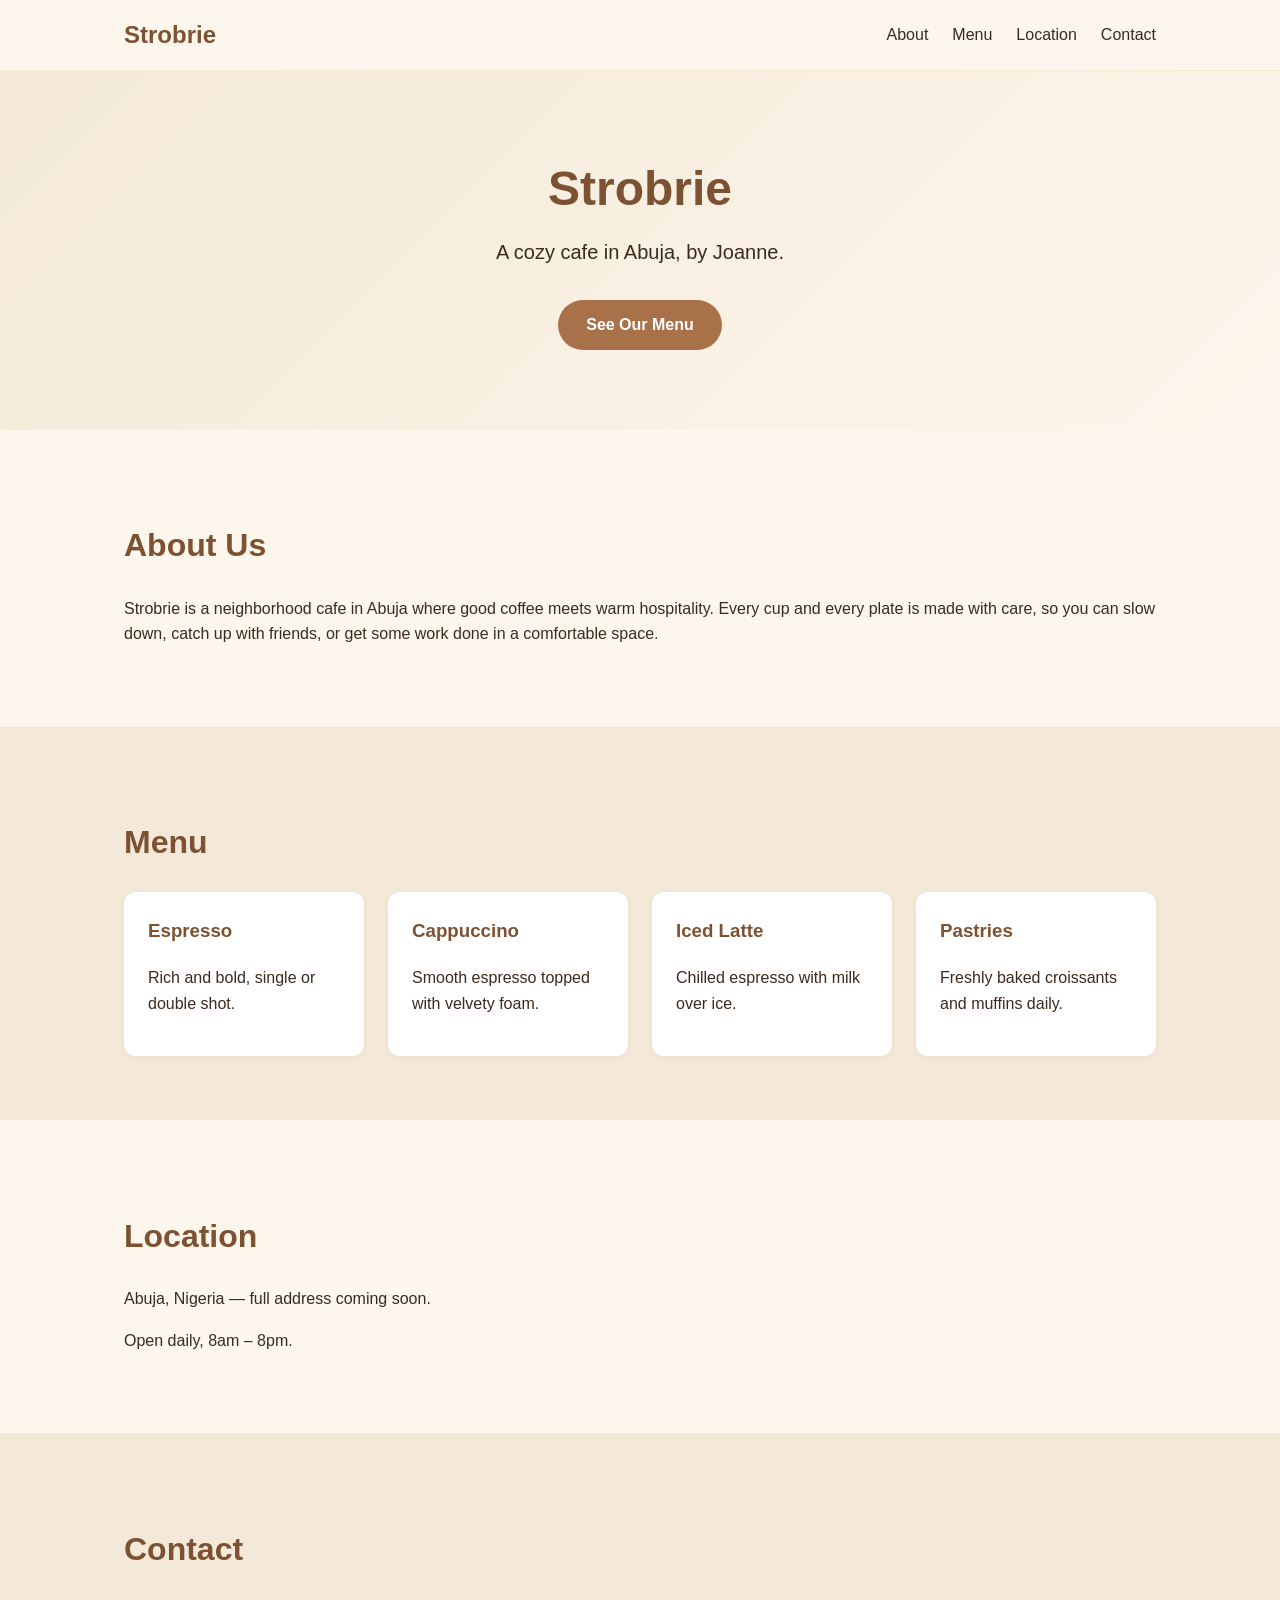
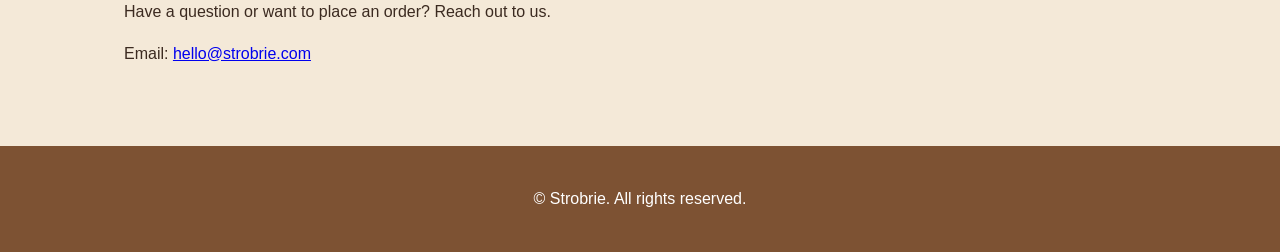
==== index.html @ c86cc86b "Initial scaffold for Strobrie cafe website A static site with hero, about, menu, location, and conta" ====
<!DOCTYPE html>
<html lang="en">
<head>
  <meta charset="UTF-8">
  <meta name="viewport" content="width=device-width, initial-scale=1.0">
  <title>Strobrie — Cafe by Joanne | Abuja</title>
  <meta name="description" content="Strobrie is a cozy cafe in Abuja by Joanne, serving fresh coffee, pastries, and light bites.">
  <link rel="stylesheet" href="styles.css">
</head>
<body>
  <header class="site-header">
    <div class="container header-inner">
      <a href="#" class="logo">Strobrie</a>
      <nav class="nav">
        <a href="#about">About</a>
        <a href="#menu">Menu</a>
        <a href="#location">Location</a>
        <a href="#contact">Contact</a>
      </nav>
    </div>
  </header>

  <main>
    <section class="hero">
      <div class="container hero-inner">
        <h1>Strobrie</h1>
        <p class="tagline">A cozy cafe in Abuja, by Joanne.</p>
        <a href="#menu" class="button">See Our Menu</a>
      </div>
    </section>

    <section id="about" class="section">
      <div class="container">
        <h2>About Us</h2>
        <p>
          Strobrie is a neighborhood cafe in Abuja where good coffee meets warm
          hospitality. Every cup and every plate is made with care, so you can
          slow down, catch up with friends, or get some work done in a
          comfortable space.
        </p>
      </div>
    </section>

    <section id="menu" class="section section-alt">
      <div class="container">
        <h2>Menu</h2>
        <div class="menu-grid">
          <div class="menu-item">
            <h3>Espresso</h3>
            <p>Rich and bold, single or double shot.</p>
          </div>
          <div class="menu-item">
            <h3>Cappuccino</h3>
            <p>Smooth espresso topped with velvety foam.</p>
          </div>
          <div class="menu-item">
            <h3>Iced Latte</h3>
            <p>Chilled espresso with milk over ice.</p>
          </div>
          <div class="menu-item">
            <h3>Pastries</h3>
            <p>Freshly baked croissants and muffins daily.</p>
          </div>
        </div>
      </div>
    </section>

    <section id="location" class="section">
      <div class="container">
        <h2>Location</h2>
        <p>Abuja, Nigeria — full address coming soon.</p>
        <p>Open daily, 8am – 8pm.</p>
      </div>
    </section>

    <section id="contact" class="section section-alt">
      <div class="container">
        <h2>Contact</h2>
        <p>Have a question or want to place an order? Reach out to us.</p>
        <p>Email: <a href="mailto:hello@strobrie.com">hello@strobrie.com</a></p>
      </div>
    </section>
  </main>

  <footer class="site-footer">
    <div class="container">
      <p>&copy; <span id="year"></span> Strobrie. All rights reserved.</p>
    </div>
  </footer>

  <script src="script.js"></script>
</body>
</html>
---- styles.css ----
:root {
  --color-bg: #fdf6ec;
  --color-bg-alt: #f4e9d8;
  --color-text: #3b2a20;
  --color-accent: #a9714a;
  --color-accent-dark: #7d5233;
  --max-width: 1080px;
}

* {
  box-sizing: border-box;
}

body {
  margin: 0;
  font-family: -apple-system, BlinkMacSystemFont, "Segoe UI", Roboto, sans-serif;
  color: var(--color-text);
  background: var(--color-bg);
  line-height: 1.6;
}

.container {
  max-width: var(--max-width);
  margin: 0 auto;
  padding: 0 1.5rem;
}

.site-header {
  background: var(--color-bg);
  border-bottom: 1px solid var(--color-bg-alt);
  position: sticky;
  top: 0;
  z-index: 10;
}

.header-inner {
  display: flex;
  align-items: center;
  justify-content: space-between;
  padding: 1rem 1.5rem;
}

.logo {
  font-size: 1.5rem;
  font-weight: 700;
  color: var(--color-accent-dark);
  text-decoration: none;
}

.nav {
  display: flex;
  gap: 1.5rem;
}

.nav a {
  color: var(--color-text);
  text-decoration: none;
  font-weight: 500;
}

.nav a:hover {
  color: var(--color-accent);
}

.hero {
  background: linear-gradient(135deg, var(--color-bg-alt), var(--color-bg));
  padding: 5rem 0;
  text-align: center;
}

.hero h1 {
  font-size: 3rem;
  margin: 0 0 0.5rem;
  color: var(--color-accent-dark);
}

.tagline {
  font-size: 1.25rem;
  margin: 0 0 2rem;
}

.button {
  display: inline-block;
  background: var(--color-accent);
  color: #fff;
  padding: 0.75rem 1.75rem;
  border-radius: 999px;
  text-decoration: none;
  font-weight: 600;
  transition: background 0.2s ease;
}

.button:hover {
  background: var(--color-accent-dark);
}

.section {
  padding: 4rem 0;
}

.section-alt {
  background: var(--color-bg-alt);
}

.section h2 {
  font-size: 2rem;
  margin-bottom: 1.5rem;
  color: var(--color-accent-dark);
}

.menu-grid {
  display: grid;
  grid-template-columns: repeat(auto-fit, minmax(220px, 1fr));
  gap: 1.5rem;
}

.menu-item {
  background: #fff;
  padding: 1.5rem;
  border-radius: 12px;
  box-shadow: 0 2px 8px rgba(0, 0, 0, 0.05);
}

.menu-item h3 {
  margin-top: 0;
  color: var(--color-accent-dark);
}

.site-footer {
  background: var(--color-accent-dark);
  color: #fff;
  padding: 1.5rem 0;
  text-align: center;
}

.site-footer a {
  color: #fff;
}

@media (max-width: 600px) {
  .header-inner {
    flex-direction: column;
    gap: 0.75rem;
  }

  .nav {
    gap: 1rem;
    flex-wrap: wrap;
    justify-content: center;
  }

  .hero h1 {
    font-size: 2.25rem;
  }
}
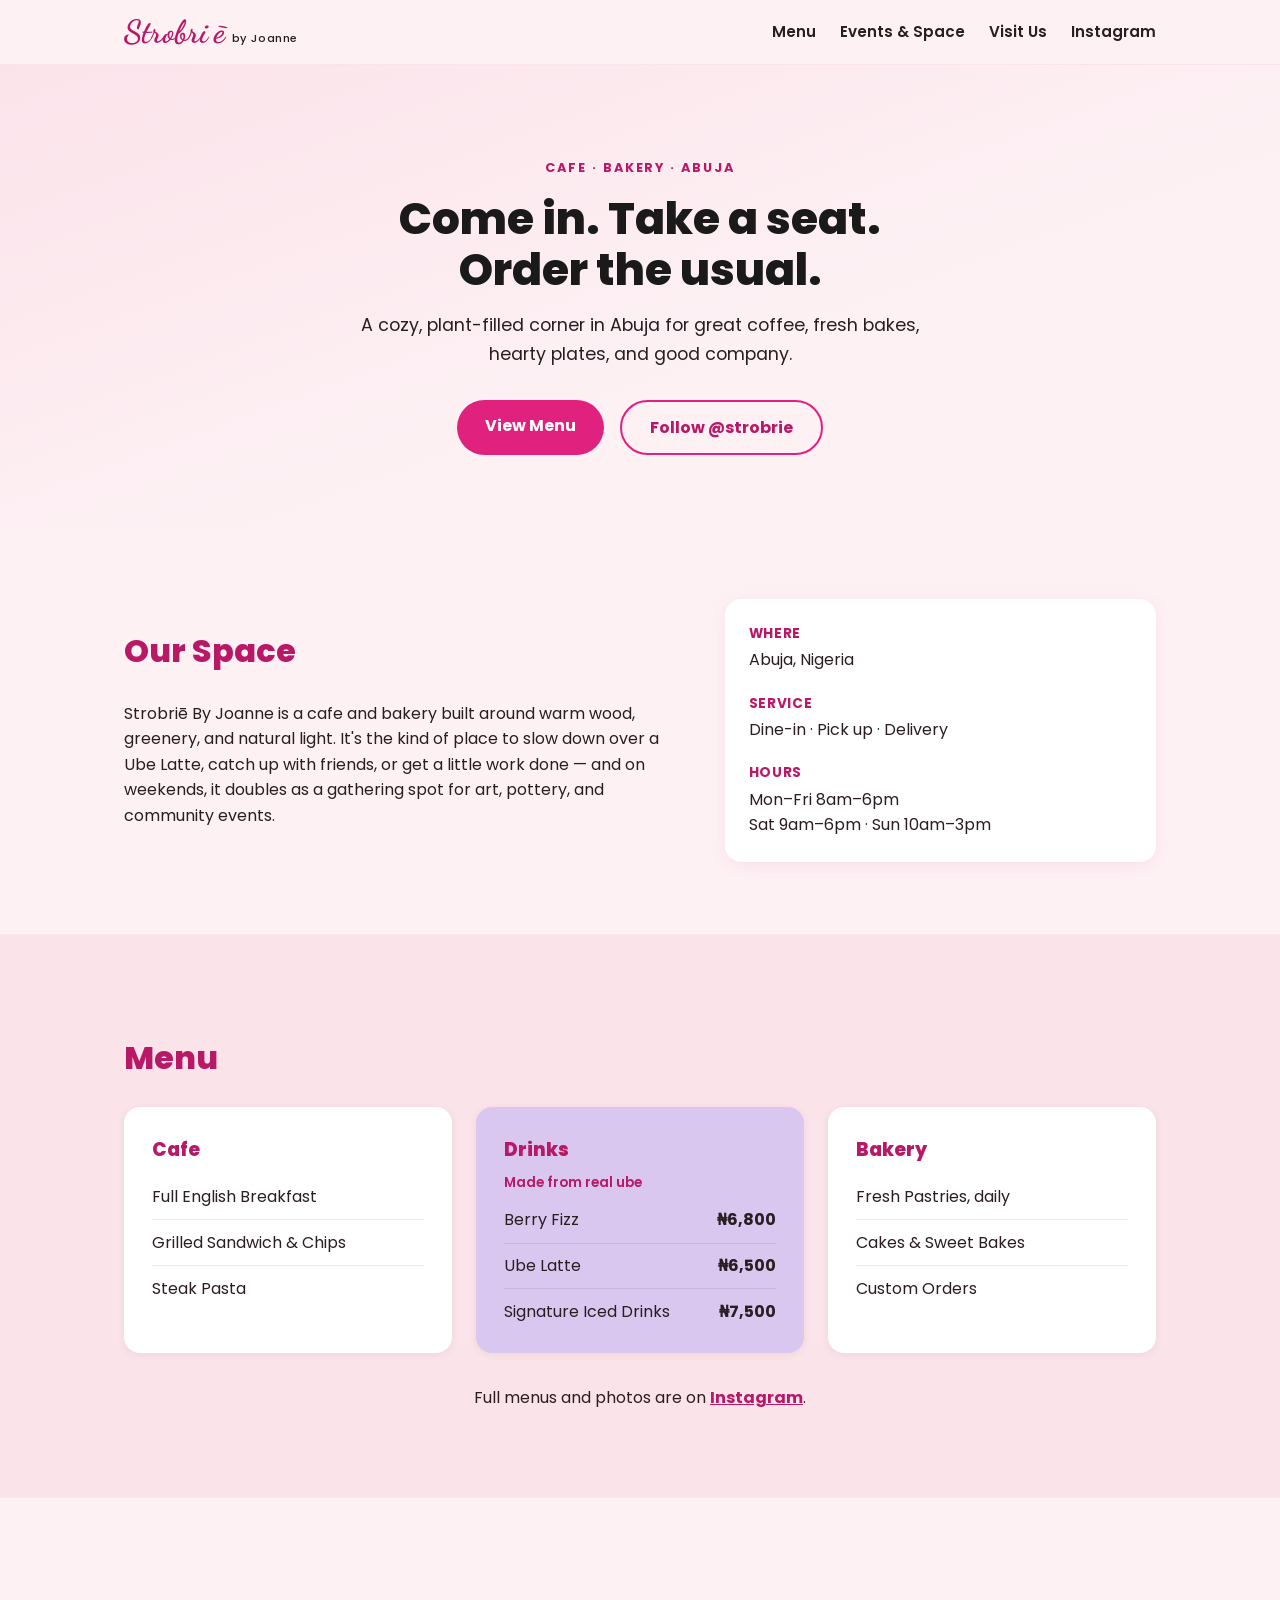
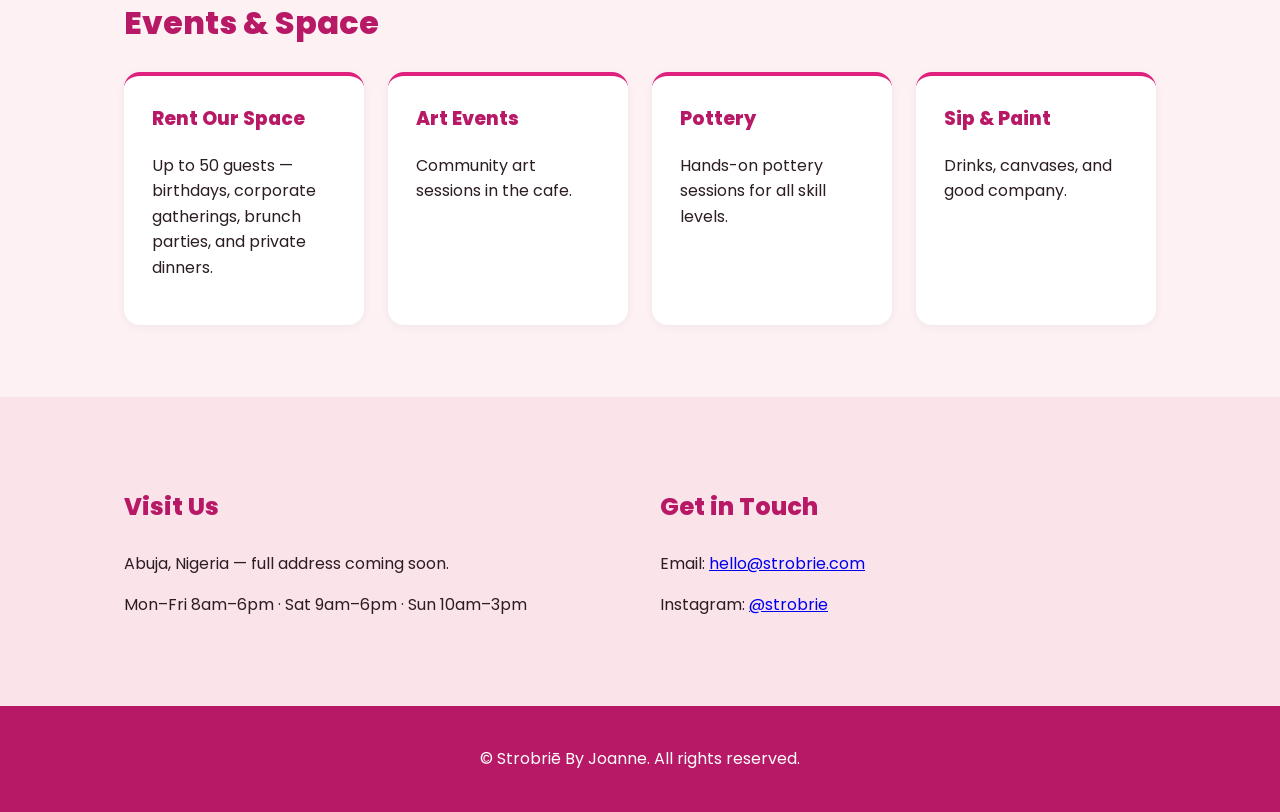
==== commit 28ea5ecf: "Redesign homepage to match Strobrie's real Instagram branding Replaces the generic placeholder conte" ====
--- a/index.html
+++ b/index.html
@@ -3,19 +3,28 @@
 <head>
   <meta charset="UTF-8">
   <meta name="viewport" content="width=device-width, initial-scale=1.0">
-  <title>Strobrie — Cafe by Joanne | Abuja</title>
-  <meta name="description" content="Strobrie is a cozy cafe in Abuja by Joanne, serving fresh coffee, pastries, and light bites.">
+  <title>Strobriē By Joanne — Cafe &amp; Bakery in Abuja</title>
+  <meta name="description" content="Strobriē By Joanne is a cafe and bakery in Abuja serving coffee, pastries, breakfast, and hosting art events, pottery, and sip &amp; paint sessions.">
+  <meta property="og:title" content="Strobriē By Joanne — Cafe & Bakery in Abuja">
+  <meta property="og:description" content="Cafe, bakery, and event space in Abuja. Dine-in, pick up and delivery.">
+  <meta property="og:type" content="website">
+  <link rel="preconnect" href="https://fonts.googleapis.com">
+  <link rel="preconnect" href="https://fonts.gstatic.com" crossorigin>
+  <link href="https://fonts.googleapis.com/css2?family=Dancing+Script:wght@600;700&family=Poppins:wght@400;500;600;700;800&display=swap" rel="stylesheet">
   <link rel="stylesheet" href="styles.css">
 </head>
 <body>
   <header class="site-header">
     <div class="container header-inner">
-      <a href="#" class="logo">Strobrie</a>
+      <a href="#" class="logo">
+        Strobri<span class="logo-e">ē</span>
+        <span class="logo-sub">by Joanne</span>
+      </a>
       <nav class="nav">
-        <a href="#about">About</a>
         <a href="#menu">Menu</a>
-        <a href="#location">Location</a>
-        <a href="#contact">Contact</a>
+        <a href="#events">Events &amp; Space</a>
+        <a href="#visit">Visit Us</a>
+        <a href="https://instagram.com/strobrie" target="_blank" rel="noopener">Instagram</a>
       </nav>
     </div>
   </header>
@@ -23,68 +32,125 @@
   <main>
     <section class="hero">
       <div class="container hero-inner">
-        <h1>Strobrie</h1>
-        <p class="tagline">A cozy cafe in Abuja, by Joanne.</p>
-        <a href="#menu" class="button">See Our Menu</a>
+        <p class="eyebrow">Cafe &middot; Bakery &middot; Abuja</p>
+        <h1>Come in. Take a seat.<br>Order the usual.</h1>
+        <p class="tagline">
+          A cozy, plant-filled corner in Abuja for great coffee, fresh bakes,
+          hearty plates, and good company.
+        </p>
+        <div class="hero-actions">
+          <a href="#menu" class="button button-primary">View Menu</a>
+          <a href="https://instagram.com/strobrie" target="_blank" rel="noopener" class="button button-ghost">Follow @strobrie</a>
+        </div>
       </div>
     </section>
 
     <section id="about" class="section">
-      <div class="container">
-        <h2>About Us</h2>
-        <p>
-          Strobrie is a neighborhood cafe in Abuja where good coffee meets warm
-          hospitality. Every cup and every plate is made with care, so you can
-          slow down, catch up with friends, or get some work done in a
-          comfortable space.
-        </p>
+      <div class="container about-grid">
+        <div>
+          <h2>Our Space</h2>
+          <p>
+            Strobriē By Joanne is a cafe and bakery built around warm wood,
+            greenery, and natural light. It's the kind of place to slow down
+            over a Ube Latte, catch up with friends, or get a little work
+            done &mdash; and on weekends, it doubles as a gathering spot for
+            art, pottery, and community events.
+          </p>
+        </div>
+        <div class="about-facts">
+          <div class="fact">
+            <span class="fact-label">Where</span>
+            <span>Abuja, Nigeria</span>
+          </div>
+          <div class="fact">
+            <span class="fact-label">Service</span>
+            <span>Dine-in &middot; Pick up &middot; Delivery</span>
+          </div>
+          <div class="fact">
+            <span class="fact-label">Hours</span>
+            <span>Mon&ndash;Fri 8am&ndash;6pm<br>Sat 9am&ndash;6pm &middot; Sun 10am&ndash;3pm</span>
+          </div>
+        </div>
       </div>
     </section>
 
     <section id="menu" class="section section-alt">
       <div class="container">
         <h2>Menu</h2>
-        <div class="menu-grid">
-          <div class="menu-item">
-            <h3>Espresso</h3>
-            <p>Rich and bold, single or double shot.</p>
+        <div class="menu-tabs">
+          <div class="menu-card">
+            <h3>Cafe</h3>
+            <ul>
+              <li><span>Full English Breakfast</span></li>
+              <li><span>Grilled Sandwich &amp; Chips</span></li>
+              <li><span>Steak Pasta</span></li>
+            </ul>
           </div>
-          <div class="menu-item">
-            <h3>Cappuccino</h3>
-            <p>Smooth espresso topped with velvety foam.</p>
+          <div class="menu-card menu-card-featured">
+            <h3>Drinks</h3>
+            <p class="menu-note">Made from real ube</p>
+            <ul>
+              <li><span>Berry Fizz</span><span class="price">&#8358;6,800</span></li>
+              <li><span>Ube Latte</span><span class="price">&#8358;6,500</span></li>
+              <li><span>Signature Iced Drinks</span><span class="price">&#8358;7,500</span></li>
+            </ul>
           </div>
-          <div class="menu-item">
-            <h3>Iced Latte</h3>
-            <p>Chilled espresso with milk over ice.</p>
+          <div class="menu-card">
+            <h3>Bakery</h3>
+            <ul>
+              <li><span>Fresh Pastries, daily</span></li>
+              <li><span>Cakes &amp; Sweet Bakes</span></li>
+              <li><span>Custom Orders</span></li>
+            </ul>
           </div>
-          <div class="menu-item">
-            <h3>Pastries</h3>
-            <p>Freshly baked croissants and muffins daily.</p>
+        </div>
+        <p class="menu-cta">Full menus and photos are on <a href="https://instagram.com/strobrie" target="_blank" rel="noopener">Instagram</a>.</p>
+      </div>
+    </section>
+
+    <section id="events" class="section">
+      <div class="container">
+        <h2>Events &amp; Space</h2>
+        <div class="event-grid">
+          <div class="event-card">
+            <h3>Rent Our Space</h3>
+            <p>Up to 50 guests &mdash; birthdays, corporate gatherings, brunch parties, and private dinners.</p>
+          </div>
+          <div class="event-card">
+            <h3>Art Events</h3>
+            <p>Community art sessions in the cafe.</p>
+          </div>
+          <div class="event-card">
+            <h3>Pottery</h3>
+            <p>Hands-on pottery sessions for all skill levels.</p>
+          </div>
+          <div class="event-card">
+            <h3>Sip &amp; Paint</h3>
+            <p>Drinks, canvases, and good company.</p>
           </div>
         </div>
       </div>
     </section>
 
-    <section id="location" class="section">
-      <div class="container">
-        <h2>Location</h2>
-        <p>Abuja, Nigeria — full address coming soon.</p>
-        <p>Open daily, 8am – 8pm.</p>
-      </div>
-    </section>
-
-    <section id="contact" class="section section-alt">
-      <div class="container">
-        <h2>Contact</h2>
-        <p>Have a question or want to place an order? Reach out to us.</p>
-        <p>Email: <a href="mailto:hello@strobrie.com">hello@strobrie.com</a></p>
+    <section id="visit" class="section section-alt">
+      <div class="container visit-grid">
+        <div>
+          <h2>Visit Us</h2>
+          <p>Abuja, Nigeria &mdash; full address coming soon.</p>
+          <p>Mon&ndash;Fri 8am&ndash;6pm &middot; Sat 9am&ndash;6pm &middot; Sun 10am&ndash;3pm</p>
+        </div>
+        <div>
+          <h2>Get in Touch</h2>
+          <p>Email: <a href="mailto:hello@strobrie.com">hello@strobrie.com</a></p>
+          <p>Instagram: <a href="https://instagram.com/strobrie" target="_blank" rel="noopener">@strobrie</a></p>
+        </div>
       </div>
     </section>
   </main>
 
   <footer class="site-footer">
     <div class="container">
-      <p>&copy; <span id="year"></span> Strobrie. All rights reserved.</p>
+      <p>&copy; <span id="year"></span> Strobriē By Joanne. All rights reserved.</p>
     </div>
   </footer>
 
--- a/styles.css
+++ b/styles.css
@@ -1,9 +1,12 @@
 :root {
-  --color-bg: #fdf6ec;
-  --color-bg-alt: #f4e9d8;
-  --color-text: #3b2a20;
-  --color-accent: #a9714a;
-  --color-accent-dark: #7d5233;
+  --color-bg: #fdf1f4;
+  --color-bg-alt: #fbe3ea;
+  --color-card: #ffffff;
+  --color-text: #2b1d22;
+  --color-hot-pink: #e0217e;
+  --color-hot-pink-dark: #b81966;
+  --color-lavender: #d9c7ef;
+  --color-ink: #1a1a1a;
   --max-width: 1080px;
 }
 
@@ -13,7 +16,7 @@
 
 body {
   margin: 0;
-  font-family: -apple-system, BlinkMacSystemFont, "Segoe UI", Roboto, sans-serif;
+  font-family: "Poppins", -apple-system, BlinkMacSystemFont, "Segoe UI", Roboto, sans-serif;
   color: var(--color-text);
   background: var(--color-bg);
   line-height: 1.6;
@@ -41,10 +44,27 @@
 }
 
 .logo {
-  font-size: 1.5rem;
-  font-weight: 700;
-  color: var(--color-accent-dark);
+  font-family: "Dancing Script", cursive;
+  font-size: 2rem;
+  font-weight: 700;
+  color: var(--color-hot-pink-dark);
   text-decoration: none;
+  line-height: 1;
+  display: flex;
+  align-items: baseline;
+  gap: 0.4rem;
+}
+
+.logo-e {
+  position: relative;
+}
+
+.logo-sub {
+  font-family: "Poppins", sans-serif;
+  font-size: 0.7rem;
+  font-weight: 500;
+  color: var(--color-text);
+  letter-spacing: 0.05em;
 }
 
 .nav {
@@ -55,47 +75,80 @@
 .nav a {
   color: var(--color-text);
   text-decoration: none;
-  font-weight: 500;
+  font-weight: 600;
+  font-size: 0.95rem;
 }
 
 .nav a:hover {
-  color: var(--color-accent);
+  color: var(--color-hot-pink);
 }
 
 .hero {
-  background: linear-gradient(135deg, var(--color-bg-alt), var(--color-bg));
-  padding: 5rem 0;
+  background: linear-gradient(160deg, var(--color-bg-alt), var(--color-bg) 60%);
+  padding: 5rem 0 4.5rem;
   text-align: center;
 }
 
+.eyebrow {
+  text-transform: uppercase;
+  letter-spacing: 0.15em;
+  font-weight: 700;
+  font-size: 0.8rem;
+  color: var(--color-hot-pink-dark);
+  margin-bottom: 1rem;
+}
+
 .hero h1 {
-  font-size: 3rem;
-  margin: 0 0 0.5rem;
-  color: var(--color-accent-dark);
+  font-size: 2.75rem;
+  margin: 0 0 1rem;
+  color: var(--color-ink);
+  font-weight: 800;
+  line-height: 1.15;
 }
 
 .tagline {
-  font-size: 1.25rem;
-  margin: 0 0 2rem;
+  font-size: 1.1rem;
+  max-width: 560px;
+  margin: 0 auto 2rem;
+}
+
+.hero-actions {
+  display: flex;
+  gap: 1rem;
+  justify-content: center;
+  flex-wrap: wrap;
 }
 
 .button {
   display: inline-block;
-  background: var(--color-accent);
-  color: #fff;
-  padding: 0.75rem 1.75rem;
+  padding: 0.8rem 1.75rem;
   border-radius: 999px;
   text-decoration: none;
-  font-weight: 600;
-  transition: background 0.2s ease;
+  font-weight: 700;
+  transition: transform 0.15s ease, background 0.2s ease;
 }
 
 .button:hover {
-  background: var(--color-accent-dark);
+  transform: translateY(-1px);
+}
+
+.button-primary {
+  background: var(--color-hot-pink);
+  color: #fff;
+}
+
+.button-primary:hover {
+  background: var(--color-hot-pink-dark);
+}
+
+.button-ghost {
+  background: transparent;
+  color: var(--color-hot-pink-dark);
+  border: 2px solid var(--color-hot-pink);
 }
 
 .section {
-  padding: 4rem 0;
+  padding: 4.5rem 0;
 }
 
 .section-alt {
@@ -105,29 +158,140 @@
 .section h2 {
   font-size: 2rem;
   margin-bottom: 1.5rem;
-  color: var(--color-accent-dark);
-}
-
-.menu-grid {
+  color: var(--color-hot-pink-dark);
+  font-weight: 800;
+}
+
+.about-grid {
+  display: grid;
+  grid-template-columns: 1.3fr 1fr;
+  gap: 2.5rem;
+  align-items: start;
+}
+
+.about-facts {
+  display: flex;
+  flex-direction: column;
+  gap: 1.25rem;
+  background: var(--color-card);
+  padding: 1.5rem;
+  border-radius: 16px;
+  box-shadow: 0 4px 16px rgba(224, 33, 126, 0.08);
+}
+
+.fact {
+  display: flex;
+  flex-direction: column;
+  gap: 0.15rem;
+}
+
+.fact-label {
+  font-weight: 700;
+  color: var(--color-hot-pink-dark);
+  font-size: 0.85rem;
+  text-transform: uppercase;
+  letter-spacing: 0.05em;
+}
+
+.menu-tabs {
+  display: grid;
+  grid-template-columns: repeat(auto-fit, minmax(240px, 1fr));
+  gap: 1.5rem;
+}
+
+.menu-card {
+  background: var(--color-card);
+  padding: 1.75rem;
+  border-radius: 16px;
+  box-shadow: 0 2px 10px rgba(0, 0, 0, 0.06);
+}
+
+.menu-card-featured {
+  background: var(--color-lavender);
+}
+
+.menu-card h3 {
+  margin-top: 0;
+  color: var(--color-hot-pink-dark);
+  font-weight: 800;
+}
+
+.menu-note {
+  font-size: 0.85rem;
+  font-weight: 600;
+  color: var(--color-hot-pink-dark);
+  margin-top: -0.75rem;
+}
+
+.menu-card ul {
+  list-style: none;
+  margin: 0;
+  padding: 0;
+  display: flex;
+  flex-direction: column;
+  gap: 0.6rem;
+}
+
+.menu-card li {
+  display: flex;
+  justify-content: space-between;
+  gap: 1rem;
+  border-bottom: 1px solid rgba(0, 0, 0, 0.08);
+  padding-bottom: 0.6rem;
+}
+
+.menu-card li:last-child {
+  border-bottom: none;
+  padding-bottom: 0;
+}
+
+.price {
+  font-weight: 700;
+  white-space: nowrap;
+}
+
+.menu-cta {
+  margin-top: 2rem;
+  text-align: center;
+}
+
+.menu-cta a {
+  color: var(--color-hot-pink-dark);
+  font-weight: 700;
+}
+
+.event-grid {
   display: grid;
   grid-template-columns: repeat(auto-fit, minmax(220px, 1fr));
   gap: 1.5rem;
 }
 
-.menu-item {
-  background: #fff;
-  padding: 1.5rem;
-  border-radius: 12px;
-  box-shadow: 0 2px 8px rgba(0, 0, 0, 0.05);
-}
-
-.menu-item h3 {
+.event-card {
+  background: var(--color-card);
+  padding: 1.75rem;
+  border-radius: 16px;
+  border-top: 4px solid var(--color-hot-pink);
+  box-shadow: 0 2px 10px rgba(0, 0, 0, 0.05);
+}
+
+.event-card h3 {
   margin-top: 0;
-  color: var(--color-accent-dark);
+  color: var(--color-hot-pink-dark);
+  font-weight: 800;
+}
+
+.visit-grid {
+  display: grid;
+  grid-template-columns: 1fr 1fr;
+  gap: 2.5rem;
+}
+
+.visit-grid h2 {
+  font-size: 1.5rem;
 }
 
 .site-footer {
-  background: var(--color-accent-dark);
+  background: var(--color-hot-pink-dark);
   color: #fff;
   padding: 1.5rem 0;
   text-align: center;
@@ -135,6 +299,13 @@
 
 .site-footer a {
   color: #fff;
+}
+
+@media (max-width: 700px) {
+  .about-grid,
+  .visit-grid {
+    grid-template-columns: 1fr;
+  }
 }
 
 @media (max-width: 600px) {
@@ -150,6 +321,6 @@
   }
 
   .hero h1 {
-    font-size: 2.25rem;
+    font-size: 2rem;
   }
 }
